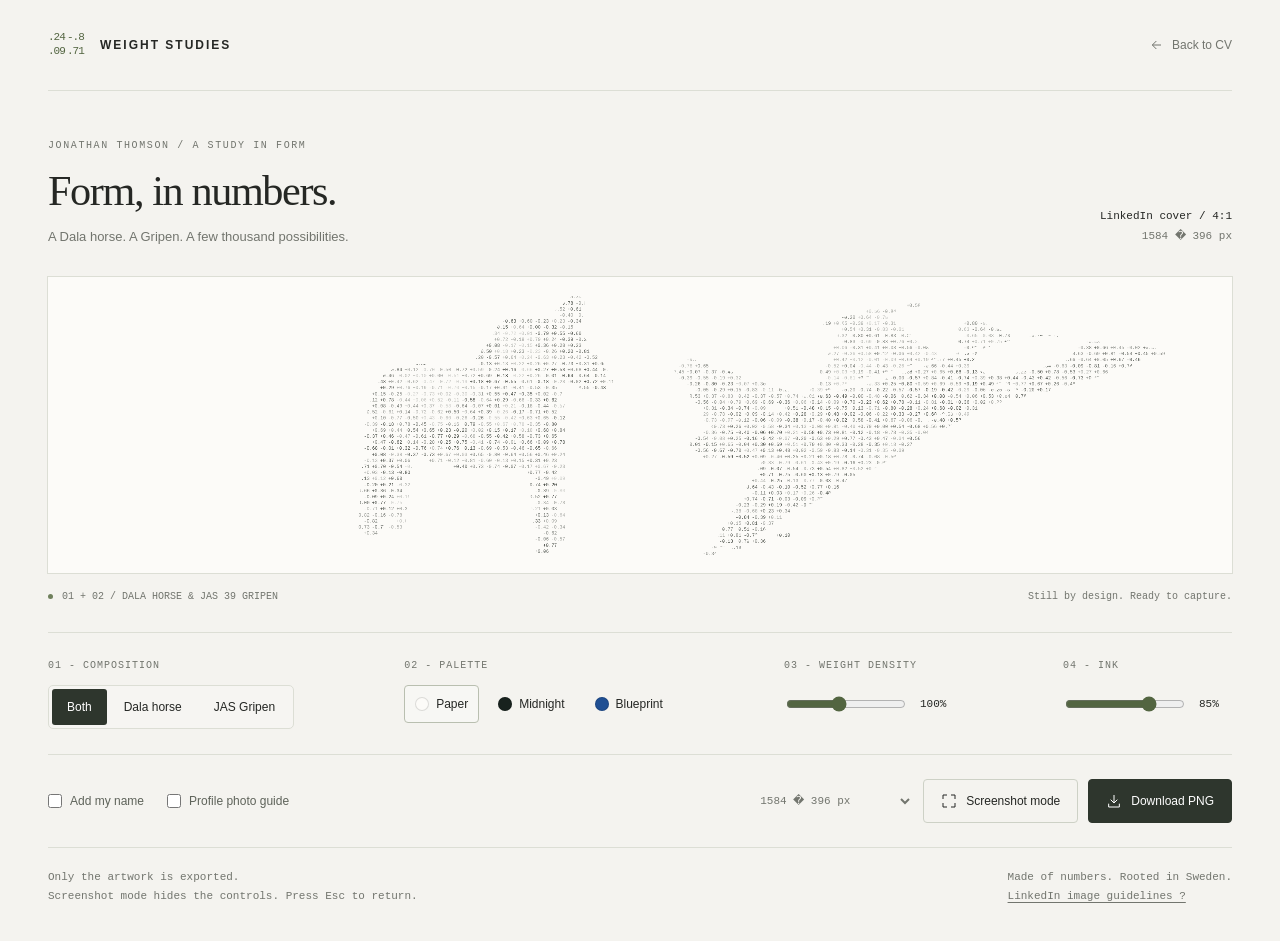
==== cv/banner.html @ 33a50feb "Add standalone numerical Dala horse and Gripen banner studio" ====
<!doctype html>
<html lang="en">
<head>
  <meta charset="utf-8">
  <meta name="viewport" content="width=device-width, initial-scale=1">
  <meta name="theme-color" content="#f4f3ef">
  <meta name="robots" content="noindex">
  <title>Weight studies - Jonathan Thomson</title>
  <meta name="description" content="A Dala horse and a JAS Gripen, drawn in numerical weights. A personal banner studio by Jonathan Thomson.">
  <style>
    :root{--bg:#f4f3ef;--paper:#fcfbf8;--ink:#252724;--muted:#72756e;--line:#dcded5;--accent:#536541;--mono:'SFMono-Regular',Consolas,'Liberation Mono',monospace;--sans:Arial,Helvetica,sans-serif}
    *{box-sizing:border-box}body{margin:0;background:var(--bg);color:var(--ink);font:14px/1.5 var(--sans)}button,select,input{font:inherit}button,a,input,select{-webkit-tap-highlight-color:transparent}button{cursor:pointer}button:focus-visible,a:focus-visible,select:focus-visible,input:focus-visible{outline:2px solid var(--accent);outline-offset:5px}button:disabled{cursor:wait;opacity:.55}a{color:inherit;text-decoration:none}button{color:inherit}button svg,a svg{width:16px;height:16px;fill:none;stroke:currentColor;stroke-width:1.5;vertical-align:middle}
    .shell{max-width:1744px;margin:auto;padding:0 48px}.masthead{height:91px;display:flex;align-items:center;justify-content:space-between;border-bottom:1px solid var(--line)}.brand{display:flex;align-items:center;gap:14px}.brand-mark{display:grid;grid-template-columns:repeat(2,19px);font:11px/1.25 var(--mono);color:var(--accent);letter-spacing:-1px}.brand-name{font-size:12px;font-weight:600;letter-spacing:2px}.back{font-size:12px;color:var(--muted);display:flex;gap:9px;align-items:center}.back:hover{color:var(--ink)}
    .intro{padding:47px 0 30px;display:flex;justify-content:space-between;align-items:flex-end;gap:28px}.eyebrow{font:10px/1.5 var(--mono);text-transform:uppercase;letter-spacing:1.6px;color:var(--muted);margin:0 0 15px}h1{font:400 clamp(32px,3.3vw,48px)/1.1 Georgia,'Times New Roman',serif;letter-spacing:-1.4px;margin:0 0 13px}.subtitle{margin:0;color:var(--muted);font-size:13px}.format{text-align:right;font:11px/1.8 var(--mono);white-space:nowrap;color:var(--muted)}.format strong{display:block;font-weight:400;color:var(--ink)}
    .artboard{position:relative;background:#fcfbf8;outline:1px solid #dcded5;aspect-ratio:4/1;isolation:isolate}.artboard canvas{display:block;width:100%;height:100%;aspect-ratio:4/1}.safe-guide{pointer-events:none;position:absolute;left:3.2%;bottom:-11%;width:15.9%;aspect-ratio:1;border:1px dashed #83877d;border-radius:50%;background:#a9ac9826;display:none;align-items:center;justify-content:center;text-align:center;color:#68705d;font:clamp(7px,.7vw,11px)/1.6 var(--mono)}.safe-guide.visible{display:flex}.artboard-footer{display:flex;justify-content:space-between;gap:20px;padding:16px 0 28px;color:var(--muted);font:10px/1.5 var(--mono)}.artboard-footer span:first-child{display:flex;align-items:center;gap:9px}.dot{width:5px;height:5px;border-radius:50%;background:#6f805c;display:inline-block}.controls{border-top:1px solid var(--line);padding:25px 0;display:flex;align-items:flex-start;justify-content:space-between;gap:24px;flex-wrap:wrap}.control-group{min-width:120px}.control-title{display:block;color:var(--muted);font:10px/1.5 var(--mono);text-transform:uppercase;letter-spacing:1px;margin:0 0 12px}.segments{display:flex;border:1px solid var(--line);padding:3px;gap:2px;border-radius:5px;background:#ffffff30}.segments button{padding:9px 15px;background:transparent;border:0;font-size:12px;white-space:nowrap;border-radius:3px}.segments button:hover{background:#e7e8e0}.segments button[aria-pressed="true"]{background:#2e362d;color:#fff}.themes{display:flex;gap:8px}.theme{display:flex;align-items:center;gap:7px;border:1px solid transparent;background:transparent;padding:9px 10px;font-size:12px;border-radius:4px}.theme[aria-pressed="true"]{border-color:#b9bfb0;background:#ffffff4a}.swatch{width:14px;height:14px;border-radius:50%;box-shadow:inset 0 0 0 1px #0002}.paper-swatch{background:#fcfbf8}.night-swatch{background:#18221e}.blue-swatch{background:#1f4f93}.range-row{display:flex;align-items:center;gap:12px;min-height:39px}input[type="range"]{width:120px;accent-color:#536541;cursor:pointer}output{font:11px var(--mono);min-width:33px}.options{border-top:1px solid var(--line);display:flex;align-items:center;justify-content:space-between;padding:24px 0;gap:20px;flex-wrap:wrap}.toggles{display:flex;align-items:center;gap:23px;flex-wrap:wrap}.check{display:flex;align-items:center;gap:8px;cursor:pointer;font-size:12px;color:#5e635a}.check input{width:14px;height:14px;accent-color:var(--accent);margin:0}.actions{display:flex;gap:10px;align-items:center;flex-wrap:wrap}.button{padding:12px 17px;border:1px solid #cdd1c6;border-radius:4px;background:transparent;font-size:12px;display:inline-flex;align-items:center;gap:9px}.button:hover{background:#e9eae3}.button.primary{background:#2e362d;border-color:#2e362d;color:#fff}.button.primary:hover{background:#434e40}.size-select{border:0;background:transparent;font:11px var(--mono);color:var(--muted);padding:11px 4px;cursor:pointer}.notes{border-top:1px solid var(--line);padding:20px 0 36px;display:flex;gap:20px;justify-content:space-between;color:var(--muted);font:11px/1.7 var(--mono)}.notes p{margin:0}.notes a{text-decoration:underline;text-underline-offset:3px}.status{position:fixed;bottom:22px;left:50%;transform:translateX(-50%);background:#2e362d;color:#fff;padding:12px 20px;border-radius:4px;font-size:12px;z-index:15;box-shadow:0 5px 30px #0002}.status:empty{display:none}.exit-clean{display:none;position:fixed;right:18px;top:18px;z-index:20;padding:9px 13px;background:#ffffffe6;box-shadow:0 1px 10px #0001;border:1px solid #ccc;border-radius:4px;color:#333;font-size:11px;opacity:0;transition:opacity .2s}.clean .exit-clean{display:block}.clean .exit-clean:hover,.clean .exit-clean:focus-visible{opacity:1}.clean{background:var(--export-bg,#fcfbf8);min-height:100vh;display:grid;align-items:center}.clean .shell{padding:0;width:100%;max-width:none}.clean .masthead,.clean .intro,.clean .artboard-footer,.clean .controls,.clean .options,.clean .notes,.clean .safe-guide{display:none!important}.clean .artboard{outline:0;margin:0;width:100%;max-height:100vh}.clean .artboard canvas{width:100%;height:auto;max-height:100vh;object-fit:contain}.clean .status{display:none}
    @media(max-width:1000px){.shell{padding:0 28px}.controls{gap:22px 35px;justify-content:flex-start}.options{align-items:flex-start}.intro{padding-top:34px}.masthead{height:76px}.format{font-size:10px}}@media(max-width:600px){.shell{padding:0 18px}.masthead{height:67px}.brand-name{font-size:10px;letter-spacing:1.5px}.back{font-size:11px}.intro{padding:30px 0 24px;display:block}.format{display:none}h1{font-size:36px}.subtitle{max-width:290px;font-size:12px}.artboard-footer{font-size:8px;padding:12px 0 20px}.artboard-footer span:last-child{max-width:125px;text-align:right}.controls{padding:20px 0;gap:20px;display:grid;grid-template-columns:1fr}.control-group{min-width:0}.segments{width:max-content}.segments button{padding:9px 17px}.control-title{margin-bottom:8px}.themes{gap:5px}.theme{padding:8px 10px}input[type="range"]{width:180px}.options{padding:20px 0}.actions{gap:8px}.button{padding:11px 13px}.size-select{width:100%;padding-left:0}.notes{display:block;font-size:10px}.notes p+p{margin-top:12px}.clean .shell{padding:0}.clean .artboard{align-self:center}.safe-guide{font-size:6px}}@media(prefers-reduced-motion:reduce){*{scroll-behavior:auto!important;transition:none!important}}@media print{body{background:white}.shell{padding:0}.masthead,.intro,.controls,.options,.notes,.artboard-footer,.safe-guide{display:none!important}.artboard{outline:0}@page{size:landscape;margin:0}}
  </style>
</head>
<body>
  <div class="shell">
    <header class="masthead">
      <a class="brand" href="./banner.html" aria-label="Weight studies home"><span class="brand-mark" aria-hidden="true"><span>.24</span><span>-.8</span><span>.09</span><span>.71</span></span><span class="brand-name">WEIGHT STUDIES</span></a>
      <a class="back" href="./"><svg viewBox="0 0 24 24" aria-hidden="true"><path d="m14 6-6 6 6 6M8 12h13"/></svg>Back to CV</a>
    </header>
    <main>
      <div class="intro"><div><p class="eyebrow">Jonathan Thomson / A study in form</p><h1>Form, in numbers.</h1><p class="subtitle">A Dala horse. A Gripen. A few thousand possibilities.</p></div><div class="format"><strong>LinkedIn cover / 4:1</strong>1584 � 396 px</div></div>
      <div class="artboard" id="artboard"><canvas id="banner" width="3168" height="792" role="img" aria-label="A flat Dala horse and JAS Gripen composed entirely of small numerical weights on paper.">A Dala horse and JAS Gripen drawn in numerical weights. Use a browser that supports canvas to preview and download the banner.</canvas><div class="safe-guide" id="safe-guide" aria-hidden="true">PROFILE PHOTO<br>approximate position</div></div>
      <div class="artboard-footer"><span><i class="dot" aria-hidden="true"></i><span id="composition-caption">01 + 02 / DALA HORSE & JAS 39 GRIPEN</span></span><span>Still by design. Ready to capture.</span></div>
      <section class="controls" aria-label="Banner appearance">
        <div class="control-group"><span class="control-title" id="composition-label">01 - Composition</span><div class="segments" role="group" aria-labelledby="composition-label"><button type="button" data-composition="duo" aria-pressed="true">Both</button><button type="button" data-composition="horse" aria-pressed="false">Dala horse</button><button type="button" data-composition="gripen" aria-pressed="false">JAS Gripen</button></div></div>
        <div class="control-group"><span class="control-title" id="palette-label">02 - Palette</span><div class="themes" role="group" aria-labelledby="palette-label"><button class="theme" type="button" data-palette="paper" aria-pressed="true"><span class="swatch paper-swatch" aria-hidden="true"></span>Paper</button><button class="theme" type="button" data-palette="night" aria-pressed="false"><span class="swatch night-swatch" aria-hidden="true"></span>Midnight</button><button class="theme" type="button" data-palette="blue" aria-pressed="false"><span class="swatch blue-swatch" aria-hidden="true"></span>Blueprint</button></div></div>
        <div class="control-group"><label class="control-title" for="density">03 - Weight density</label><div class="range-row"><input id="density" type="range" min="70" max="140" step="10" value="100"><output for="density" id="density-value">100%</output></div></div>
        <div class="control-group"><label class="control-title" for="contrast">04 - Ink</label><div class="range-row"><input id="contrast" type="range" min="45" max="100" step="5" value="85"><output for="contrast" id="contrast-value">85%</output></div></div>
      </section>
      <div class="options"><div class="toggles"><label class="check"><input id="show-name" type="checkbox">Add my name</label><label class="check"><input id="guide" type="checkbox">Profile photo guide</label></div><div class="actions"><select class="size-select" id="export-size" aria-label="PNG export size"><option value="1">1584 � 396 px</option><option value="2">3168 � 792 px � 2�</option></select><button class="button" id="clean" type="button"><svg viewBox="0 0 24 24" aria-hidden="true"><path d="M9 3H3v6m12-6h6v6M3 15v6h6m12-6v6h-6"/></svg>Screenshot mode</button><button class="button primary" id="download" type="button"><svg viewBox="0 0 24 24" aria-hidden="true"><path d="M12 3v12m-5-5 5 5 5-5M4 16v5h16v-5"/></svg>Download PNG</button></div></div>
    </main>
    <footer class="notes"><p>Only the artwork is exported.<br>Screenshot mode hides the controls. Press Esc to return.</p><p>Made of numbers. Rooted in Sweden.<br><a href="https://www.linkedin.com/help/linkedin/answer/a568217" target="_blank" rel="noopener noreferrer">LinkedIn image guidelines ?</a></p></footer>
  </div>
  <button class="exit-clean" type="button" id="exit-clean" aria-label="Exit screenshot mode">Exit screenshot mode � Esc</button>
  <div class="status" id="status" role="status" aria-live="polite"></div>
  <script>
  (() => {
    'use strict';
    const W = 1584, H = 396;
    const canvas = document.getElementById('banner');
    const context = canvas.getContext('2d');
    if (!context) return;
    const state = {composition:'duo',palette:'paper',density:100,contrast:85,name:false};
    const palettes = {
      paper:{background:'#fcfbf8',ink:[42,48,41],quiet:'#92968c',text:'#353c31'},
      night:{background:'#101b18',ink:[208,224,202],quiet:'#708477',text:'#dbe7d4'},
      blue:{background:'#123c76',ink:[215,233,252],quiet:'#7095bb',text:'#e0edff'}
    };
    const labels = {duo:'01 + 02 / DALA HORSE & JAS 39 GRIPEN',horse:'01 / DALA HORSE',gripen:'02 / JAS 39 GRIPEN'};
    // Original, flat vector studies based on the supplied visual references.
    // The weights are deterministic illustrative values, not trained parameters.
    const horseParts = [
      {depth:.53,path:'M 118 456 L 192 481 L 164 713 Q 162 729 142 729 L 111 725 Z'},
      {depth:.51,path:'M 592 353 L 655 331 L 653 750 Q 650 765 627 762 L 602 759 Z'},
      {depth:.94,path:'M 40 740 Q 29 746 20 738 L 40 454 Q 48 254 128 226 Q 173 198 275 217 L 365 218 L 442 101 Q 472 64 519 63 L 604 64 L 668 7 Q 680 -2 702 7 Q 714 9 711 34 L 700 114 L 786 232 Q 815 259 792 287 Q 774 310 749 306 L 662 268 Q 642 285 638 324 L 623 768 Q 623 792 592 790 L 565 785 L 538 524 Q 397 551 271 518 L 180 495 L 84 742 Q 65 747 40 740 Z'}
    ];
    const gripenParts = [
      {depth:.62,path:'M 592 593 L 751 276 L 843 251 L 1018 338 L 979 352 L 1121 435 L 1062 464 L 839 536 Z'},
      {depth:.72,path:'M 1177 430 L 1170 296 Q 1175 286 1229 281 L 1399 362 Z'},
      {depth:.79,path:'M 220 703 L 607 592 L 140 436 L 70 454 L 101 506 Z'},
      {depth:.95,path:'M 146 746 Q 134 785 171 817 Q 235 849 392 832 L 1084 657 Q 1438 599 1780 487 Q 1886 454 2014 407 Q 1915 403 1835 385 Q 1692 366 1616 383 Q 1592 351 1512 350 L 1290 381 L 1118 432 L 778 524 L 509 623 L 204 710 Z'},
      {depth:.89,path:'M 439 810 L 253 1120 L 212 1176 L 303 1170 L 1283 618 L 1378 560 L 1218 552 L 906 651 Z'},
      {depth:.99,path:'M 1008 643 L 1349 527 L 1405 564 L 1041 687 Z'},
      {depth:.98,path:'M 1227 475 Q 1235 393 1315 377 L 1466 351 Q 1549 344 1641 388 L 1593 445 Q 1459 491 1301 507 Z'},
      {depth:.68,path:'M 663 297 L 1072 210 Q 1090 209 1094 225 L 663 323 Q 650 314 663 297 Z'},
      {depth:.90,path:'M 173 1181 L 578 1091 Q 599 1088 605 1107 L 181 1203 Z'}
    ];
    const horsePattern = new Path2D('M 119 244 C 223 174 320 286 373 233 C 396 284 348 352 288 334 C 330 413 251 440 214 392 C 218 349 167 345 152 311 Z M 452 117 C 488 62 563 83 575 146 C 602 202 520 277 473 245 C 501 220 531 158 495 146 C 485 178 476 204 453 215 Z M 434 350 C 470 301 512 349 493 379 C 538 349 565 397 535 421 C 509 432 484 406 474 395 C 452 442 417 404 435 382 C 398 370 411 344 434 350 Z');
    function placed(parts,x,y,scale) {
      const matrix = new DOMMatrix().translate(x,y).scale(scale);
      const transformed = parts.map(p=>{const path=new Path2D();path.addPath(new Path2D(p.path),matrix);return {path,depth:p.depth};});
      const union = new Path2D(); transformed.forEach(p=>union.addPath(p.path));
      return {parts:transformed,union,x,y,scale};
    }
    function scene() {
      if (state.composition==='horse') return [{...placed(horseParts,835,25,.44),kind:'horse',bounds:[835,25,1197,375]}];
      if (state.composition==='gripen') return [{...placed(gripenParts,612,-45,.35),kind:'gripen',bounds:[636,26,1317,377]}];
      return [
        {...placed(horseParts,405,24,.44),kind:'horse',bounds:[410,23,765,375]},
        {...placed(gripenParts,807,-45,.35),kind:'gripen',bounds:[831,26,1512,377]}
      ];
    }
    function noise(x,y,seed=0) {const n=Math.sin(x*127.1+y*311.7+seed*74.7)*43758.5453;return n-Math.floor(n);}
    function paint(ctx,scale=1) {
      ctx.setTransform(scale,0,0,scale,0,0);
      const palette=palettes[state.palette];
      ctx.fillStyle=palette.background;ctx.fillRect(0,0,W,H);
      const density=state.density/100;
      const size=6.2/Math.sqrt(density), dx=21.8/Math.sqrt(density), dy=8.1/Math.sqrt(density);
      ctx.font=`${size}px Consolas, 'Liberation Mono', monospace`;
      ctx.textAlign='center';ctx.textBaseline='middle';
      let count=0;
      for(const shape of scene()) {
        ctx.save();ctx.clip(shape.union);
        const [minX,minY,maxX,maxY]=shape.bounds;
        for(let row=0,y=minY+dy/2;y<maxY;y+=dy,row++) {
          for(let col=0,x=minX+dx/2+(row%2)*dx/2;x<maxX+dx/2;x+=dx,col++) {
            // isPointInPath takes untransformed canvas coordinates.
            let depth=0;
            for(const part of shape.parts) if(ctx.isPointInPath(part.path,x*scale,y*scale)) depth=part.depth;
            if(!depth) continue;
            const a=noise(col,row,shape.kind==='horse'?7:29);
            const b=noise(col,row,19);
            const weight=(a-.5)*1.68;
            let alpha=(.43+.52*b)*depth*(state.contrast/85);
            if(shape.kind==='horse') {
              const localX=(x-shape.x)/shape.scale, localY=(y-shape.y)/shape.scale;
              // A quieter saddle and mane emerge from the same numeric field.
              if(ctx.isPointInPath(horsePattern,localX*scale,localY*scale)) alpha*=.53;
            }
            ctx.fillStyle=`rgba(${palette.ink.join(',')},${Math.min(.97,alpha).toFixed(3)})`;
            ctx.fillText((weight<0?'-':'+')+Math.abs(weight).toFixed(2),x,y);
            count++;
          }
        }
        ctx.restore();
      }
      if(state.name) {
        ctx.textAlign='left';ctx.fillStyle=palette.text;ctx.font='26px Georgia, serif';
        ctx.fillText('Jonathan Thomson',56,92);
        ctx.fillStyle=palette.quiet;ctx.font='10px Arial, sans-serif';
        ctx.fillText('MACHINE LEARNING / SOFTWARE ENGINEERING',57,118);
      }
      return count;
    }
    function render(){paint(context,2);document.body.style.setProperty('--export-bg',palettes[state.palette].background);document.getElementById('composition-caption').textContent=labels[state.composition];canvas.setAttribute('aria-label',`${state.composition==='duo'?'A flat Dala horse and JAS Gripen':state.composition==='horse'?'A flat Dala horse':'A flat JAS Gripen'} composed entirely of numerical weights, ${state.palette} palette.`);}
    function setButtons(attribute,value){document.querySelectorAll(`[${attribute}]`).forEach(button=>button.setAttribute('aria-pressed',String(button.getAttribute(attribute)===value)));}
    document.querySelectorAll('[data-composition]').forEach(button=>button.addEventListener('click',()=>{state.composition=button.dataset.composition;setButtons('data-composition',state.composition);render();}));
    document.querySelectorAll('[data-palette]').forEach(button=>button.addEventListener('click',()=>{state.palette=button.dataset.palette;setButtons('data-palette',state.palette);render();}));
    for(const key of ['density','contrast'])document.getElementById(key).addEventListener('input',event=>{state[key]=Number(event.target.value);document.getElementById(key+'-value').value=state[key]+'%';render();});
    document.getElementById('show-name').addEventListener('change',event=>{state.name=event.target.checked;render();});
    document.getElementById('guide').addEventListener('change',event=>document.getElementById('safe-guide').classList.toggle('visible',event.target.checked));
    function clean(value){document.body.classList.toggle('clean',value);if(value){document.getElementById('exit-clean').focus({preventScroll:true});document.getElementById('exit-clean').blur();window.scrollTo(0,0);}else document.getElementById('clean').focus({preventScroll:true});}
    document.getElementById('clean').addEventListener('click',()=>clean(true));
    document.getElementById('exit-clean').addEventListener('click',()=>clean(false));
    document.addEventListener('keydown',event=>{if(event.key==='Escape'&&document.body.classList.contains('clean'))clean(false);});
    let statusTimer;
    function announce(message){clearTimeout(statusTimer);document.getElementById('status').textContent=message;statusTimer=setTimeout(()=>document.getElementById('status').textContent='',5000);}
    document.getElementById('download').addEventListener('click',()=>{
      const button=document.getElementById('download');button.disabled=true;
      try {
        const scale=Number(document.getElementById('export-size').value);
        const exported=document.createElement('canvas');exported.width=W*scale;exported.height=H*scale;
        paint(exported.getContext('2d'),scale);
        exported.toBlob(blob=>{
          button.disabled=false;if(!blob){announce('Could not create the PNG. Please try again.');return;}
          const url=URL.createObjectURL(blob),link=document.createElement('a');
          link.href=url;link.download=`jonathan-thomson-${state.composition}-${state.palette}-${W*scale}x${H*scale}.png`;
          document.body.appendChild(link);link.click();link.remove();setTimeout(()=>URL.revokeObjectURL(url),30000);
          announce(`PNG ready � ${W*scale} � ${H*scale} px`);
        },'image/png');
      } catch(error){button.disabled=false;announce('Could not create the PNG. Please try screenshot mode.');}
    });
    const params=new URLSearchParams(window.location.search);
    if(['duo','horse','gripen'].includes(params.get('shape')))state.composition=params.get('shape');
    if(Object.hasOwn(palettes,params.get('palette')))state.palette=params.get('palette');
    setButtons('data-composition',state.composition);setButtons('data-palette',state.palette);render();
    if(params.get('clean')==='1')clean(true);
  })();
  </script>
</body>
</html>
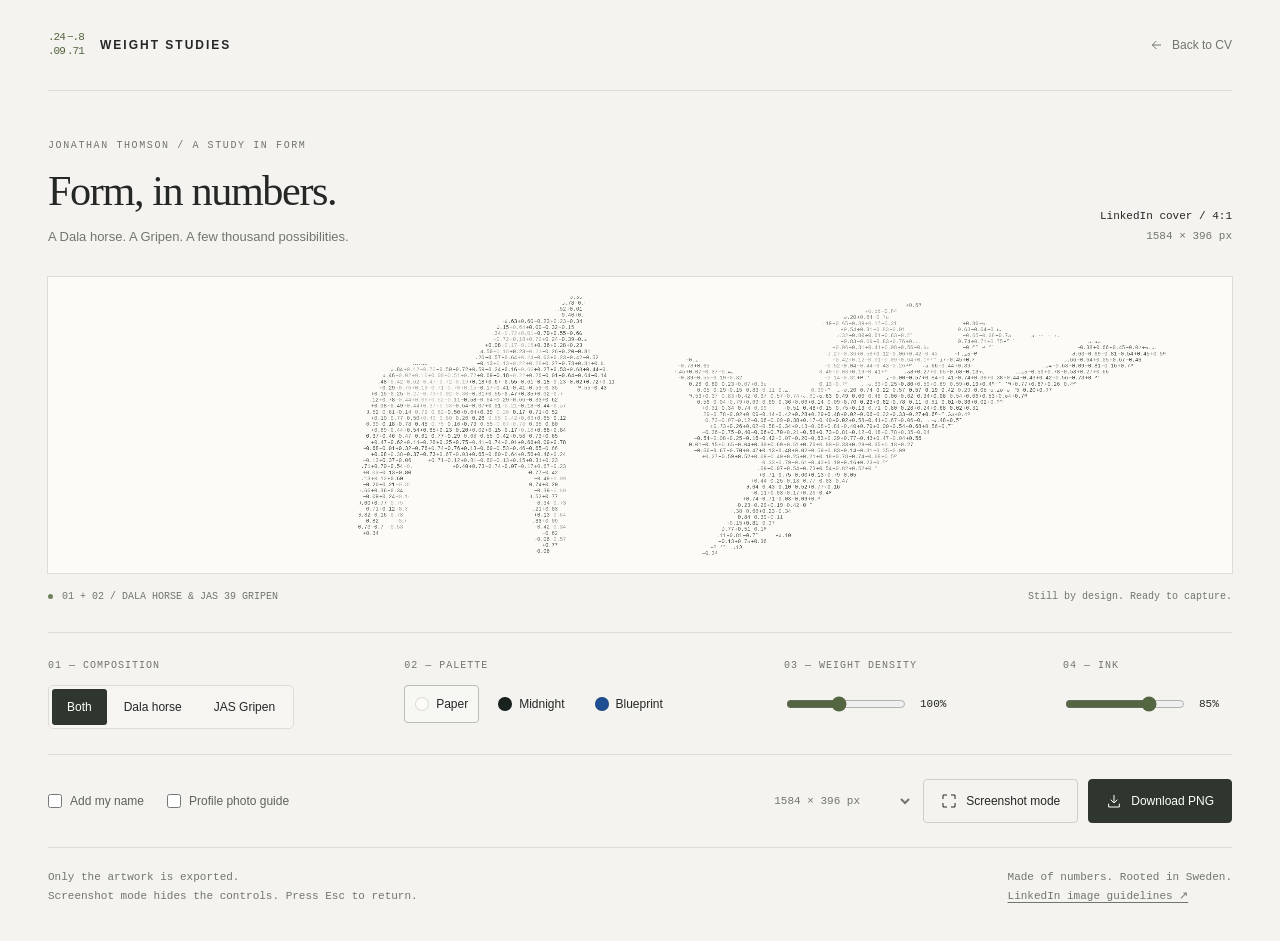
==== commit 72e21983: "Polish weight legibility and preserve Unicode banner typography" ====
--- a/cv/banner.html
+++ b/cv/banner.html
@@ -5,7 +5,7 @@
   <meta name="viewport" content="width=device-width, initial-scale=1">
   <meta name="theme-color" content="#f4f3ef">
   <meta name="robots" content="noindex">
-  <title>Weight studies - Jonathan Thomson</title>
+  <title>Weight studies — Jonathan Thomson</title>
   <meta name="description" content="A Dala horse and a JAS Gripen, drawn in numerical weights. A personal banner studio by Jonathan Thomson.">
   <style>
     :root{--bg:#f4f3ef;--paper:#fcfbf8;--ink:#252724;--muted:#72756e;--line:#dcded5;--accent:#536541;--mono:'SFMono-Regular',Consolas,'Liberation Mono',monospace;--sans:Arial,Helvetica,sans-serif}
@@ -19,24 +19,24 @@
 <body>
   <div class="shell">
     <header class="masthead">
-      <a class="brand" href="./banner.html" aria-label="Weight studies home"><span class="brand-mark" aria-hidden="true"><span>.24</span><span>-.8</span><span>.09</span><span>.71</span></span><span class="brand-name">WEIGHT STUDIES</span></a>
+      <a class="brand" href="./banner.html" aria-label="Weight studies home"><span class="brand-mark" aria-hidden="true"><span>.24</span><span>−.8</span><span>.09</span><span>.71</span></span><span class="brand-name">WEIGHT STUDIES</span></a>
       <a class="back" href="./"><svg viewBox="0 0 24 24" aria-hidden="true"><path d="m14 6-6 6 6 6M8 12h13"/></svg>Back to CV</a>
     </header>
     <main>
-      <div class="intro"><div><p class="eyebrow">Jonathan Thomson / A study in form</p><h1>Form, in numbers.</h1><p class="subtitle">A Dala horse. A Gripen. A few thousand possibilities.</p></div><div class="format"><strong>LinkedIn cover / 4:1</strong>1584 � 396 px</div></div>
+      <div class="intro"><div><p class="eyebrow">Jonathan Thomson / A study in form</p><h1>Form, in numbers.</h1><p class="subtitle">A Dala horse. A Gripen. A few thousand possibilities.</p></div><div class="format"><strong>LinkedIn cover / 4:1</strong>1584 × 396 px</div></div>
       <div class="artboard" id="artboard"><canvas id="banner" width="3168" height="792" role="img" aria-label="A flat Dala horse and JAS Gripen composed entirely of small numerical weights on paper.">A Dala horse and JAS Gripen drawn in numerical weights. Use a browser that supports canvas to preview and download the banner.</canvas><div class="safe-guide" id="safe-guide" aria-hidden="true">PROFILE PHOTO<br>approximate position</div></div>
       <div class="artboard-footer"><span><i class="dot" aria-hidden="true"></i><span id="composition-caption">01 + 02 / DALA HORSE & JAS 39 GRIPEN</span></span><span>Still by design. Ready to capture.</span></div>
       <section class="controls" aria-label="Banner appearance">
-        <div class="control-group"><span class="control-title" id="composition-label">01 - Composition</span><div class="segments" role="group" aria-labelledby="composition-label"><button type="button" data-composition="duo" aria-pressed="true">Both</button><button type="button" data-composition="horse" aria-pressed="false">Dala horse</button><button type="button" data-composition="gripen" aria-pressed="false">JAS Gripen</button></div></div>
-        <div class="control-group"><span class="control-title" id="palette-label">02 - Palette</span><div class="themes" role="group" aria-labelledby="palette-label"><button class="theme" type="button" data-palette="paper" aria-pressed="true"><span class="swatch paper-swatch" aria-hidden="true"></span>Paper</button><button class="theme" type="button" data-palette="night" aria-pressed="false"><span class="swatch night-swatch" aria-hidden="true"></span>Midnight</button><button class="theme" type="button" data-palette="blue" aria-pressed="false"><span class="swatch blue-swatch" aria-hidden="true"></span>Blueprint</button></div></div>
-        <div class="control-group"><label class="control-title" for="density">03 - Weight density</label><div class="range-row"><input id="density" type="range" min="70" max="140" step="10" value="100"><output for="density" id="density-value">100%</output></div></div>
-        <div class="control-group"><label class="control-title" for="contrast">04 - Ink</label><div class="range-row"><input id="contrast" type="range" min="45" max="100" step="5" value="85"><output for="contrast" id="contrast-value">85%</output></div></div>
+        <div class="control-group"><span class="control-title" id="composition-label">01 — Composition</span><div class="segments" role="group" aria-labelledby="composition-label"><button type="button" data-composition="duo" aria-pressed="true">Both</button><button type="button" data-composition="horse" aria-pressed="false">Dala horse</button><button type="button" data-composition="gripen" aria-pressed="false">JAS Gripen</button></div></div>
+        <div class="control-group"><span class="control-title" id="palette-label">02 — Palette</span><div class="themes" role="group" aria-labelledby="palette-label"><button class="theme" type="button" data-palette="paper" aria-pressed="true"><span class="swatch paper-swatch" aria-hidden="true"></span>Paper</button><button class="theme" type="button" data-palette="night" aria-pressed="false"><span class="swatch night-swatch" aria-hidden="true"></span>Midnight</button><button class="theme" type="button" data-palette="blue" aria-pressed="false"><span class="swatch blue-swatch" aria-hidden="true"></span>Blueprint</button></div></div>
+        <div class="control-group"><label class="control-title" for="density">03 — Weight density</label><div class="range-row"><input id="density" type="range" min="70" max="140" step="10" value="100"><output for="density" id="density-value">100%</output></div></div>
+        <div class="control-group"><label class="control-title" for="contrast">04 — Ink</label><div class="range-row"><input id="contrast" type="range" min="45" max="100" step="5" value="85"><output for="contrast" id="contrast-value">85%</output></div></div>
       </section>
-      <div class="options"><div class="toggles"><label class="check"><input id="show-name" type="checkbox">Add my name</label><label class="check"><input id="guide" type="checkbox">Profile photo guide</label></div><div class="actions"><select class="size-select" id="export-size" aria-label="PNG export size"><option value="1">1584 � 396 px</option><option value="2">3168 � 792 px � 2�</option></select><button class="button" id="clean" type="button"><svg viewBox="0 0 24 24" aria-hidden="true"><path d="M9 3H3v6m12-6h6v6M3 15v6h6m12-6v6h-6"/></svg>Screenshot mode</button><button class="button primary" id="download" type="button"><svg viewBox="0 0 24 24" aria-hidden="true"><path d="M12 3v12m-5-5 5 5 5-5M4 16v5h16v-5"/></svg>Download PNG</button></div></div>
+      <div class="options"><div class="toggles"><label class="check"><input id="show-name" type="checkbox">Add my name</label><label class="check"><input id="guide" type="checkbox">Profile photo guide</label></div><div class="actions"><select class="size-select" id="export-size" aria-label="PNG export size"><option value="1">1584 × 396 px</option><option value="2">3168 × 792 px · 2×</option></select><button class="button" id="clean" type="button"><svg viewBox="0 0 24 24" aria-hidden="true"><path d="M9 3H3v6m12-6h6v6M3 15v6h6m12-6v6h-6"/></svg>Screenshot mode</button><button class="button primary" id="download" type="button"><svg viewBox="0 0 24 24" aria-hidden="true"><path d="M12 3v12m-5-5 5 5 5-5M4 16v5h16v-5"/></svg>Download PNG</button></div></div>
     </main>
-    <footer class="notes"><p>Only the artwork is exported.<br>Screenshot mode hides the controls. Press Esc to return.</p><p>Made of numbers. Rooted in Sweden.<br><a href="https://www.linkedin.com/help/linkedin/answer/a568217" target="_blank" rel="noopener noreferrer">LinkedIn image guidelines ?</a></p></footer>
+    <footer class="notes"><p>Only the artwork is exported.<br>Screenshot mode hides the controls. Press Esc to return.</p><p>Made of numbers. Rooted in Sweden.<br><a href="https://www.linkedin.com/help/linkedin/answer/a568217" target="_blank" rel="noopener noreferrer">LinkedIn image guidelines ↗</a></p></footer>
   </div>
-  <button class="exit-clean" type="button" id="exit-clean" aria-label="Exit screenshot mode">Exit screenshot mode � Esc</button>
+  <button class="exit-clean" type="button" id="exit-clean" aria-label="Exit screenshot mode">Exit screenshot mode · Esc</button>
   <div class="status" id="status" role="status" aria-live="polite"></div>
   <script>
   (() => {
@@ -91,7 +91,7 @@
       const palette=palettes[state.palette];
       ctx.fillStyle=palette.background;ctx.fillRect(0,0,W,H);
       const density=state.density/100;
-      const size=6.2/Math.sqrt(density), dx=21.8/Math.sqrt(density), dy=8.1/Math.sqrt(density);
+      const size=7.0/Math.sqrt(density), dx=21.8/Math.sqrt(density), dy=8.1/Math.sqrt(density);
       ctx.font=`${size}px Consolas, 'Liberation Mono', monospace`;
       ctx.textAlign='center';ctx.textBaseline='middle';
       let count=0;
@@ -107,14 +107,14 @@
             const a=noise(col,row,shape.kind==='horse'?7:29);
             const b=noise(col,row,19);
             const weight=(a-.5)*1.68;
-            let alpha=(.43+.52*b)*depth*(state.contrast/85);
+            let alpha=(.65+.33*b)*depth*(state.contrast/85);
             if(shape.kind==='horse') {
               const localX=(x-shape.x)/shape.scale, localY=(y-shape.y)/shape.scale;
               // A quieter saddle and mane emerge from the same numeric field.
               if(ctx.isPointInPath(horsePattern,localX*scale,localY*scale)) alpha*=.53;
             }
             ctx.fillStyle=`rgba(${palette.ink.join(',')},${Math.min(.97,alpha).toFixed(3)})`;
-            ctx.fillText((weight<0?'-':'+')+Math.abs(weight).toFixed(2),x,y);
+            ctx.fillText((weight<0?'−':'+')+Math.abs(weight).toFixed(2),x,y);
             count++;
           }
         }
@@ -152,7 +152,7 @@
           const url=URL.createObjectURL(blob),link=document.createElement('a');
           link.href=url;link.download=`jonathan-thomson-${state.composition}-${state.palette}-${W*scale}x${H*scale}.png`;
           document.body.appendChild(link);link.click();link.remove();setTimeout(()=>URL.revokeObjectURL(url),30000);
-          announce(`PNG ready � ${W*scale} � ${H*scale} px`);
+          announce(`PNG ready · ${W*scale} × ${H*scale} px`);
         },'image/png');
       } catch(error){button.disabled=false;announce('Could not create the PNG. Please try screenshot mode.');}
     });
